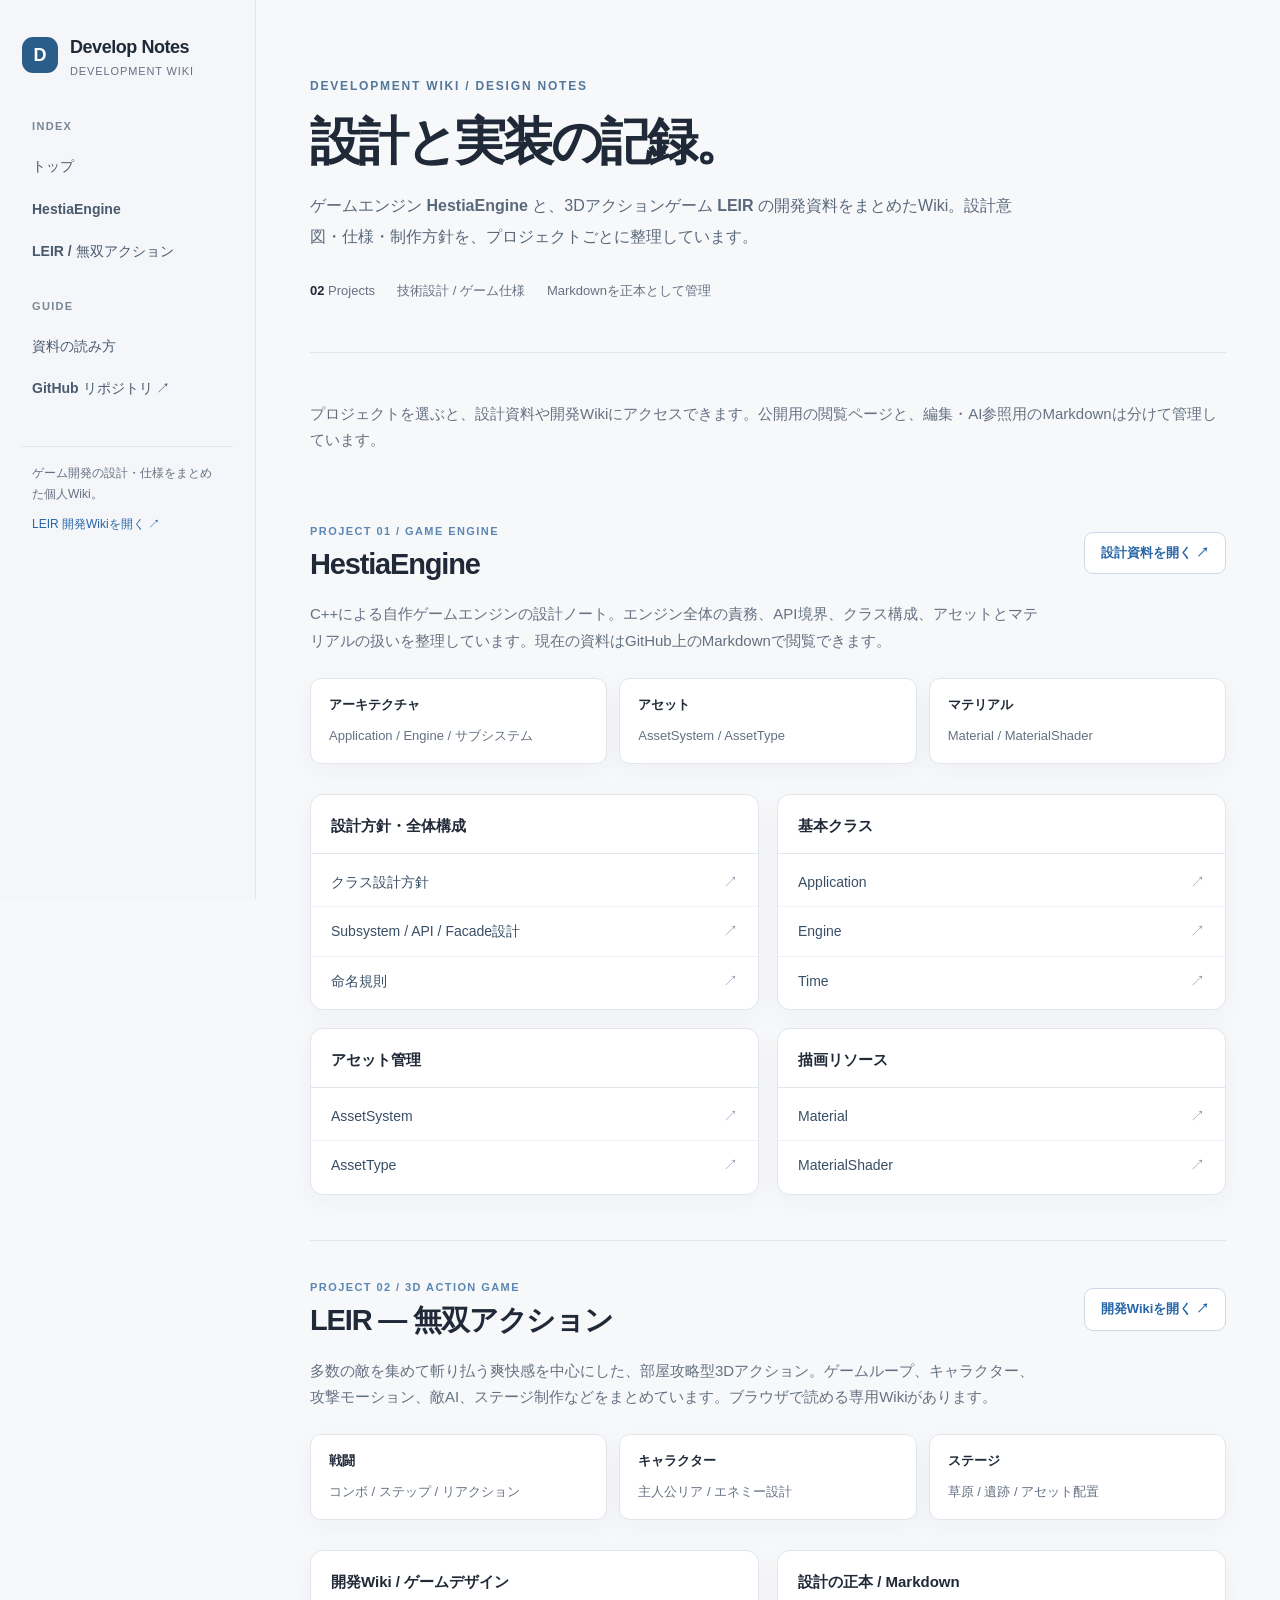
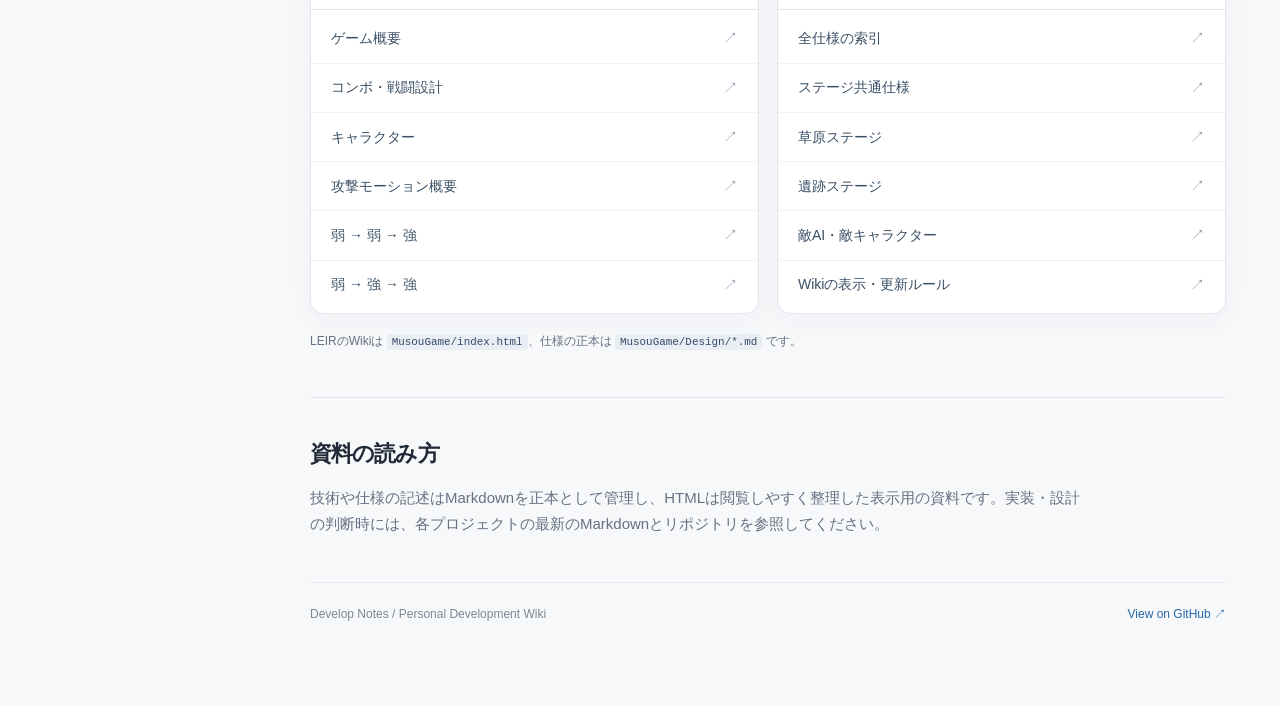
==== index.html @ 5d7a9a32 "docs: add GitHub Pages development wiki landing page" ====
<!doctype html>
<html lang="ja">
<head>
  <meta charset="utf-8">
  <meta name="viewport" content="width=device-width, initial-scale=1">
  <meta name="theme-color" content="#f7f8fa">
  <meta name="description" content="HestiaEngineとLEIRの設計・仕様をまとめた開発Wiki。ゲームエンジンの設計資料と3Dアクションゲームの企画・制作ノート。">
  <title>Develop Notes — 開発Wiki</title>
  <style>
    :root{color-scheme:light;--bg:#f7f8fa;--surface:#fff;--ink:#202937;--muted:#657182;--line:#e2e6ec;--nav:#f4f6f9;--blue:#2766a7;--blue-soft:#ecf4fc;--shadow:0 7px 27px rgba(25,43,66,.04)}
    *,*::before,*::after{box-sizing:border-box}
    html{scroll-behavior:smooth;scroll-padding-top:30px}
    body{margin:0;color:var(--ink);background:var(--bg);font:15px/1.75 -apple-system,BlinkMacSystemFont,"Segoe UI","Hiragino Kaku Gothic ProN","Yu Gothic",Meiryo,sans-serif}
    a{color:var(--blue);text-decoration:none}
    a:hover{text-decoration:underline}
    a:focus-visible,summary:focus-visible{outline:3px solid #5ba0d8;outline-offset:3px;border-radius:3px}
    .skip{position:absolute;left:-9999px;top:8px;z-index:100;background:#fff;padding:7px 12px}
    .skip:focus{left:10px}
    .sidebar{position:fixed;inset:0 auto 0 0;width:256px;overflow:auto;background:var(--nav);border-right:1px solid var(--line);padding:32px 22px}
    .brand{display:flex;align-items:center;gap:12px;margin-bottom:38px;color:var(--ink)}
    .brand:hover{text-decoration:none}
    .logo{display:grid;place-items:center;width:36px;height:36px;border-radius:11px;background:#2b5d8b;color:white;font-weight:800;font-size:18px}
    .brand-text{font-size:18px;font-weight:800;letter-spacing:-.025em}
    .brand-text small{display:block;font-weight:500;font-size:11px;color:var(--muted);letter-spacing:.08em;text-transform:uppercase;line-height:1.4}
    .nav-label{margin:24px 0 9px;padding-left:10px;color:#7a8695;font-weight:700;font-size:11px;letter-spacing:.12em}
    .nav-link{display:block;padding:9px 10px;color:#495a6e;border-radius:8px;font-size:14px;font-weight:550}
    .nav-link:hover{background:#e8edf4;color:#1e3d62;text-decoration:none}
    .sidebar-bottom{margin-top:36px;padding:16px 10px;border-top:1px solid var(--line);font-size:12px;color:var(--muted)}
    .sidebar-bottom a{display:block;margin-top:9px}
    .mobile-head{display:none}
    .main{margin-left:256px;min-width:0}
    .container{width:min(1100px,100%);margin:0 auto;padding:0 54px 80px}
    .hero{padding:76px 0 49px;border-bottom:1px solid var(--line)}
    .eyebrow{font-size:12px;letter-spacing:.15em;font-weight:800;color:#52779b;text-transform:uppercase}
    h1{margin:12px 0 16px;font-size:clamp(34px,4vw,54px);font-weight:800;line-height:1.27;letter-spacing:-.06em}
    .lead{max-width:720px;margin:0;color:#59687b;font-size:16px;line-height:1.95}
    .hero-meta{display:flex;gap:22px;flex-wrap:wrap;margin-top:28px;color:var(--muted);font-size:13px}
    .hero-meta strong{color:var(--ink);font-weight:750}
    .intro{padding:33px 0 16px;color:var(--muted)}
    .section{padding:37px 0 45px;border-bottom:1px solid var(--line)}
    .section-head{display:flex;gap:18px;align-items:center;justify-content:space-between;margin-bottom:17px}
    .section-kicker{color:#5c87b5;font-weight:800;letter-spacing:.13em;font-size:11px}
    h2{font-size:29px;letter-spacing:-.04em;line-height:1.4;margin:3px 0 0}
    .section-desc{margin:0 0 24px;color:var(--muted);max-width:730px}
    .section-action{flex-shrink:0;border:1px solid #cfd9e5;padding:9px 16px;border-radius:9px;font-weight:700;font-size:13px;background:white}
    .section-action:hover{background:var(--blue-soft);text-decoration:none;border-color:#b2cce2}
    .project-summary{display:grid;grid-template-columns:repeat(3,minmax(0,1fr));gap:12px;margin:22px 0 30px}
    .fact{background:var(--surface);border:1px solid var(--line);border-radius:11px;padding:15px 18px;box-shadow:var(--shadow)}
    .fact b{display:block;font-size:13px;margin-bottom:5px}
    .fact span{font-size:13px;color:var(--muted)}
    .group-grid{display:grid;grid-template-columns:repeat(2,minmax(0,1fr));gap:18px}
    .doc-group{background:var(--surface);border:1px solid var(--line);border-radius:13px;overflow:hidden;box-shadow:var(--shadow)}
    .doc-group h3{font-size:15px;margin:0;padding:18px 20px 14px;border-bottom:1px solid var(--line)}
    .doc-list{list-style:none;margin:0;padding:4px 0}
    .doc-list li+li{border-top:1px solid #f0f2f5}
    .doc-list a{display:flex;justify-content:space-between;align-items:center;gap:12px;padding:11px 20px;color:#384e65;font-size:14px}
    .doc-list a:hover{background:#f5f9fd;text-decoration:none;color:var(--blue)}
    .doc-list a::after{content:"↗";font-size:15px;color:#98a6b7}
    .hint{font-size:12px;color:var(--muted);margin:17px 0 0}
    .guide{padding:38px 0 0}
    .guide h2{font-size:22px;margin-bottom:13px}
    .guide p{color:var(--muted);max-width:780px}
    code{padding:2px 5px;background:#e9edf4;border-radius:4px;font-size:.91em;color:#354b66}
    footer{margin-top:45px;padding-top:21px;border-top:1px solid var(--line);display:flex;justify-content:space-between;gap:14px;flex-wrap:wrap;font-size:12px;color:#7c8795}
    @media(max-width:1050px){.container{padding-left:34px;padding-right:34px}.project-summary{grid-template-columns:1fr}}
    @media(max-width:760px){
      .sidebar{display:none}.main{margin:0}
      .mobile-head{position:sticky;top:0;display:block;z-index:20;background:rgba(248,249,251,.97);border-bottom:1px solid var(--line);backdrop-filter:blur(8px)}
      .mobile-head .topline{display:flex;align-items:center;justify-content:space-between;padding:12px 18px}
      .mobile-head .topbrand{font-weight:800;color:var(--ink);font-size:17px}
      .mobile-head summary{list-style:none;cursor:pointer;background:white;border:1px solid var(--line);border-radius:7px;padding:4px 11px;font-weight:700;color:#42566f;font-size:13px}
      .mobile-head summary::-webkit-details-marker{display:none}
      .mobile-links{padding:0 18px 14px;display:grid;grid-template-columns:repeat(2,1fr);gap:6px}
      .mobile-links a{display:block;padding:9px;background:white;border:1px solid var(--line);border-radius:7px;font-size:13px}
      .container{padding:0 20px 45px}.hero{padding:43px 0 34px}.lead{font-size:14px}
      .section{padding:29px 0 35px}.section-head{align-items:flex-start;flex-direction:column;gap:12px}
      .group-grid{grid-template-columns:1fr;gap:13px}
      .project-summary{gap:8px}.fact{padding:12px 15px}
      .doc-group h3{padding:15px 16px 11px}.doc-list a{padding:10px 16px}
      footer{margin-top:30px}
    }
    @media(prefers-reduced-motion:reduce){html{scroll-behavior:auto}}
  </style>
</head>
<body>
<a class="skip" href="#main">本文へスキップ</a>
<aside class="sidebar" aria-label="開発Wiki ナビゲーション">
  <a class="brand" href="#top"><span class="logo">D</span><span class="brand-text">Develop Notes<small>Development Wiki</small></span></a>
  <nav>
    <div class="nav-label">INDEX</div>
    <a class="nav-link" href="#top">トップ</a>
    <a class="nav-link" href="#hestia">HestiaEngine</a>
    <a class="nav-link" href="#leir">LEIR / 無双アクション</a>
    <div class="nav-label">GUIDE</div>
    <a class="nav-link" href="#documents">資料の読み方</a>
    <a class="nav-link" href="https://github.com/chaba0426/Develop_Notes">GitHub リポジトリ ↗</a>
  </nav>
  <div class="sidebar-bottom">ゲーム開発の設計・仕様をまとめた個人Wiki。<a href="./MusouGame/index.html">LEIR 開発Wikiを開く ↗</a></div>
</aside>
<header class="mobile-head">
  <div class="topline"><a class="topbrand" href="#top">Develop Notes</a><details><summary>メニュー ☰</summary><nav class="mobile-links" aria-label="モバイルナビゲーション"><a href="#hestia">HestiaEngine</a><a href="#leir">LEIR</a><a href="#documents">資料の読み方</a><a href="https://github.com/chaba0426/Develop_Notes">GitHub</a></nav></details></div>
</header>
<div class="main">
<main class="container" id="main">
  <section class="hero" id="top" aria-labelledby="site-title">
    <div class="eyebrow">Development wiki / design notes</div>
    <h1 id="site-title">設計と実装の記録。</h1>
    <p class="lead">ゲームエンジン <strong>HestiaEngine</strong> と、3Dアクションゲーム <strong>LEIR</strong> の開発資料をまとめたWiki。設計意図・仕様・制作方針を、プロジェクトごとに整理しています。</p>
    <div class="hero-meta"><span><strong>02</strong> Projects</span><span>技術設計 / ゲーム仕様</span><span>Markdownを正本として管理</span></div>
  </section>

  <p class="intro">プロジェクトを選ぶと、設計資料や開発Wikiにアクセスできます。公開用の閲覧ページと、編集・AI参照用のMarkdownは分けて管理しています。</p>

  <section class="section" id="hestia" aria-labelledby="hestia-title">
    <div class="section-head"><div><div class="section-kicker">PROJECT 01 / GAME ENGINE</div><h2 id="hestia-title">HestiaEngine</h2></div><a class="section-action" href="https://github.com/chaba0426/Develop_Notes/tree/main/HestiaDesign">設計資料を開く ↗</a></div>
    <p class="section-desc">C++による自作ゲームエンジンの設計ノート。エンジン全体の責務、API境界、クラス構成、アセットとマテリアルの扱いを整理しています。現在の資料はGitHub上のMarkdownで閲覧できます。</p>
    <div class="project-summary" aria-label="主な設計領域">
      <div class="fact"><b>アーキテクチャ</b><span>Application / Engine / サブシステム</span></div>
      <div class="fact"><b>アセット</b><span>AssetSystem / AssetType</span></div>
      <div class="fact"><b>マテリアル</b><span>Material / MaterialShader</span></div>
    </div>
    <div class="group-grid">
      <div class="doc-group">
        <h3>設計方針・全体構成</h3>
        <ul class="doc-list">
          <li><a href="https://github.com/chaba0426/Develop_Notes/blob/main/HestiaDesign/ClassDesign.md">クラス設計方針</a></li>
          <li><a href="https://github.com/chaba0426/Develop_Notes/blob/main/HestiaDesign/SubsystemApiFacadeDesign.md">Subsystem / API / Facade設計</a></li>
          <li><a href="https://github.com/chaba0426/Develop_Notes/blob/main/HestiaDesign/NamingConvention.md">命名規則</a></li>
        </ul>
      </div>
      <div class="doc-group">
        <h3>基本クラス</h3>
        <ul class="doc-list">
          <li><a href="https://github.com/chaba0426/Develop_Notes/blob/main/HestiaDesign/Class/Application.md">Application</a></li>
          <li><a href="https://github.com/chaba0426/Develop_Notes/blob/main/HestiaDesign/Class/Engine.md">Engine</a></li>
          <li><a href="https://github.com/chaba0426/Develop_Notes/blob/main/HestiaDesign/Class/Time.md">Time</a></li>
        </ul>
      </div>
      <div class="doc-group">
        <h3>アセット管理</h3>
        <ul class="doc-list">
          <li><a href="https://github.com/chaba0426/Develop_Notes/blob/main/HestiaDesign/Class/AssetSystem.md">AssetSystem</a></li>
          <li><a href="https://github.com/chaba0426/Develop_Notes/blob/main/HestiaDesign/Class/AssetType.md">AssetType</a></li>
        </ul>
      </div>
      <div class="doc-group">
        <h3>描画リソース</h3>
        <ul class="doc-list">
          <li><a href="https://github.com/chaba0426/Develop_Notes/blob/main/HestiaDesign/Class/Material.md">Material</a></li>
          <li><a href="https://github.com/chaba0426/Develop_Notes/blob/main/HestiaDesign/Class/MaterialShader.md">MaterialShader</a></li>
        </ul>
      </div>
    </div>
  </section>

  <section class="section" id="leir" aria-labelledby="leir-title">
    <div class="section-head"><div><div class="section-kicker">PROJECT 02 / 3D ACTION GAME</div><h2 id="leir-title">LEIR — 無双アクション</h2></div><a class="section-action" href="./MusouGame/index.html">開発Wikiを開く ↗</a></div>
    <p class="section-desc">多数の敵を集めて斬り払う爽快感を中心にした、部屋攻略型3Dアクション。ゲームループ、キャラクター、攻撃モーション、敵AI、ステージ制作などをまとめています。ブラウザで読める専用Wikiがあります。</p>
    <div class="project-summary" aria-label="主な開発要素">
      <div class="fact"><b>戦闘</b><span>コンボ / ステップ / リアクション</span></div>
      <div class="fact"><b>キャラクター</b><span>主人公リア / エネミー設計</span></div>
      <div class="fact"><b>ステージ</b><span>草原 / 遺跡 / アセット配置</span></div>
    </div>
    <div class="group-grid">
      <div class="doc-group">
        <h3>開発Wiki / ゲームデザイン</h3>
        <ul class="doc-list">
          <li><a href="./MusouGame/index.html#overview">ゲーム概要</a></li>
          <li><a href="./MusouGame/index.html#combo">コンボ・戦闘設計</a></li>
          <li><a href="./MusouGame/index.html#characters">キャラクター</a></li>
          <li><a href="./MusouGame/index.html#motion-overview">攻撃モーション概要</a></li>
          <li><a href="./MusouGame/index.html#motion">弱 → 弱 → 強</a></li>
          <li><a href="./MusouGame/index.html#motion-wss">弱 → 強 → 強</a></li>
        </ul>
      </div>
      <div class="doc-group">
        <h3>設計の正本 / Markdown</h3>
        <ul class="doc-list">
          <li><a href="https://github.com/chaba0426/Develop_Notes/blob/main/MusouGame/README.md">全仕様の索引</a></li>
          <li><a href="https://github.com/chaba0426/Develop_Notes/blob/main/MusouGame/Design/Stage_Common.md">ステージ共通仕様</a></li>
          <li><a href="https://github.com/chaba0426/Develop_Notes/blob/main/MusouGame/Design/Stage_Grassland.md">草原ステージ</a></li>
          <li><a href="https://github.com/chaba0426/Develop_Notes/blob/main/MusouGame/Design/Stage_Ruins.md">遺跡ステージ</a></li>
          <li><a href="https://github.com/chaba0426/Develop_Notes/blob/main/MusouGame/Design/Enemies.md">敵AI・敵キャラクター</a></li>
          <li><a href="https://github.com/chaba0426/Develop_Notes/blob/main/MusouGame/DESIGN.md">Wikiの表示・更新ルール</a></li>
        </ul>
      </div>
    </div>
    <p class="hint">LEIRのWikiは <code>MusouGame/index.html</code>、仕様の正本は <code>MusouGame/Design/*.md</code> です。</p>
  </section>

  <section class="guide" id="documents" aria-labelledby="guide-title">
    <h2 id="guide-title">資料の読み方</h2>
    <p>技術や仕様の記述はMarkdownを正本として管理し、HTMLは閲覧しやすく整理した表示用の資料です。実装・設計の判断時には、各プロジェクトの最新のMarkdownとリポジトリを参照してください。</p>
  </section>
  <footer><span>Develop Notes / Personal Development Wiki</span><a href="https://github.com/chaba0426/Develop_Notes">View on GitHub ↗</a></footer>
</main>
</div>
</body>
</html>
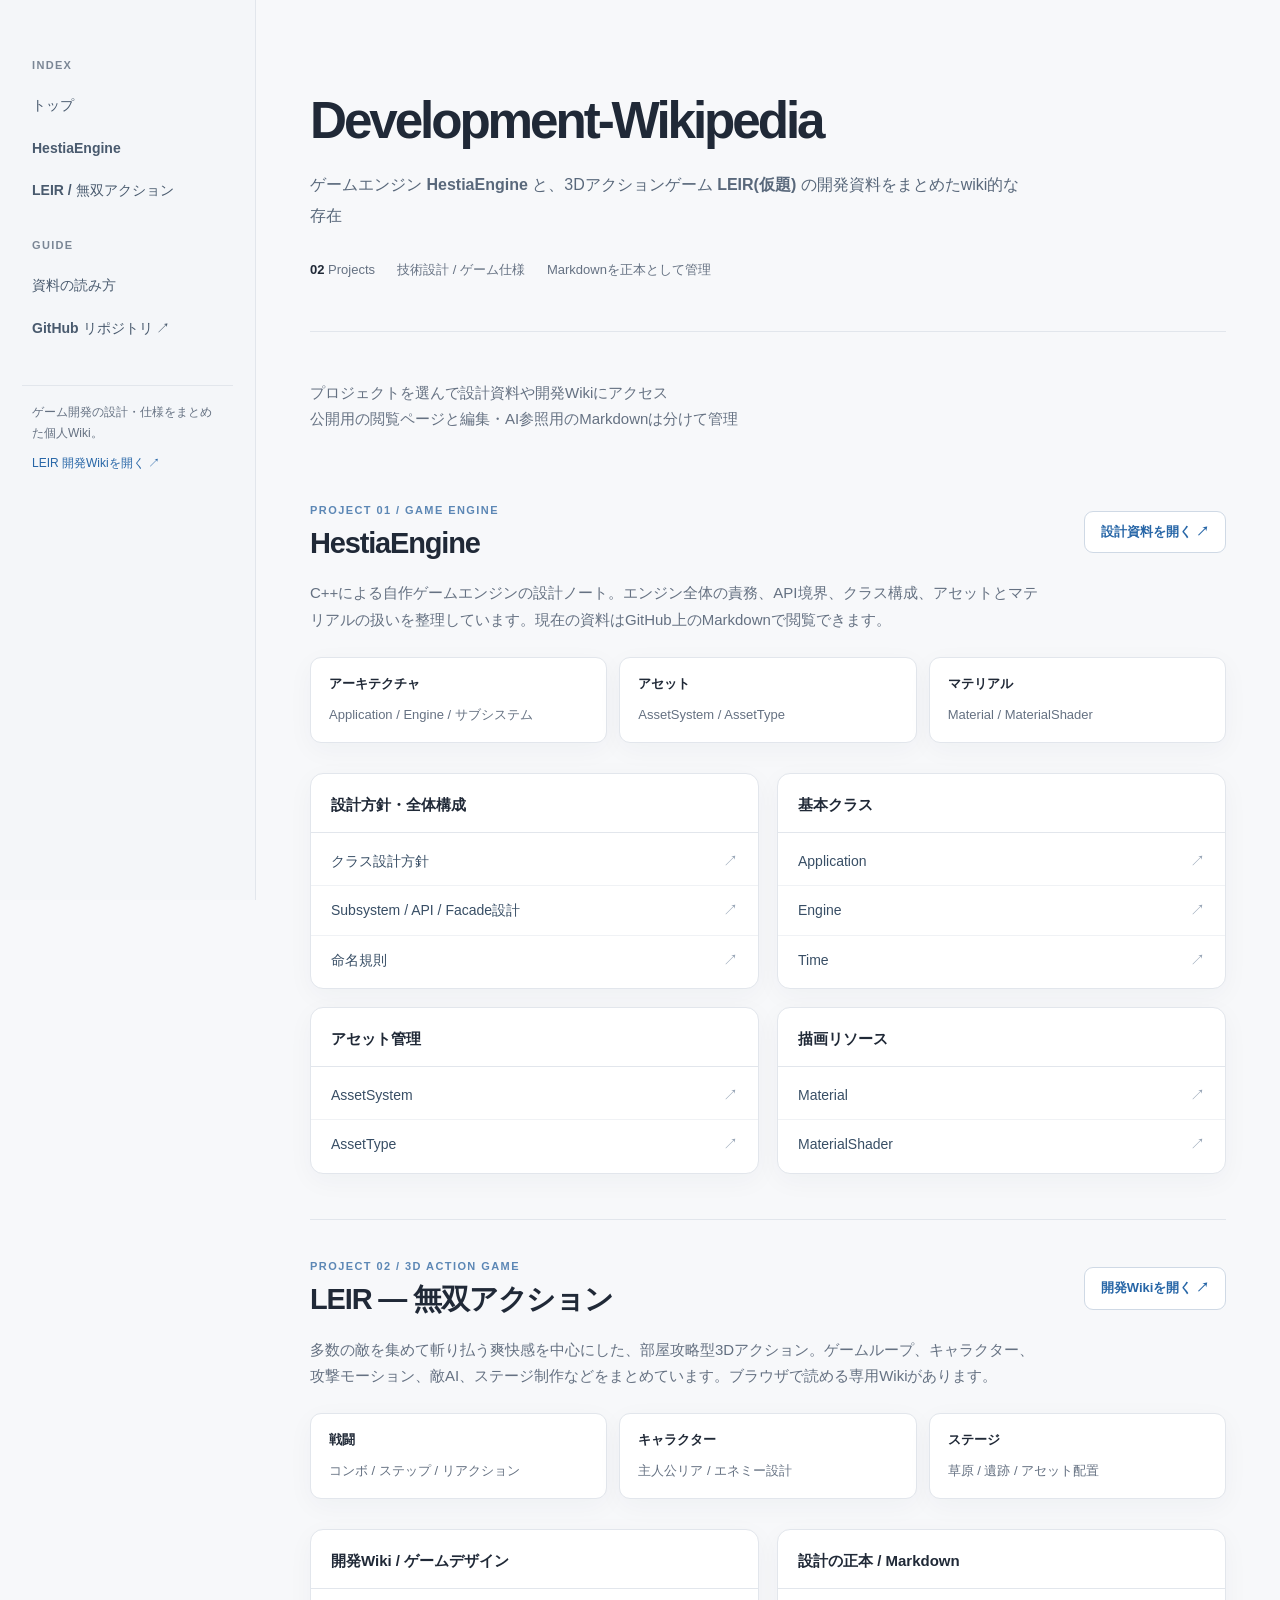
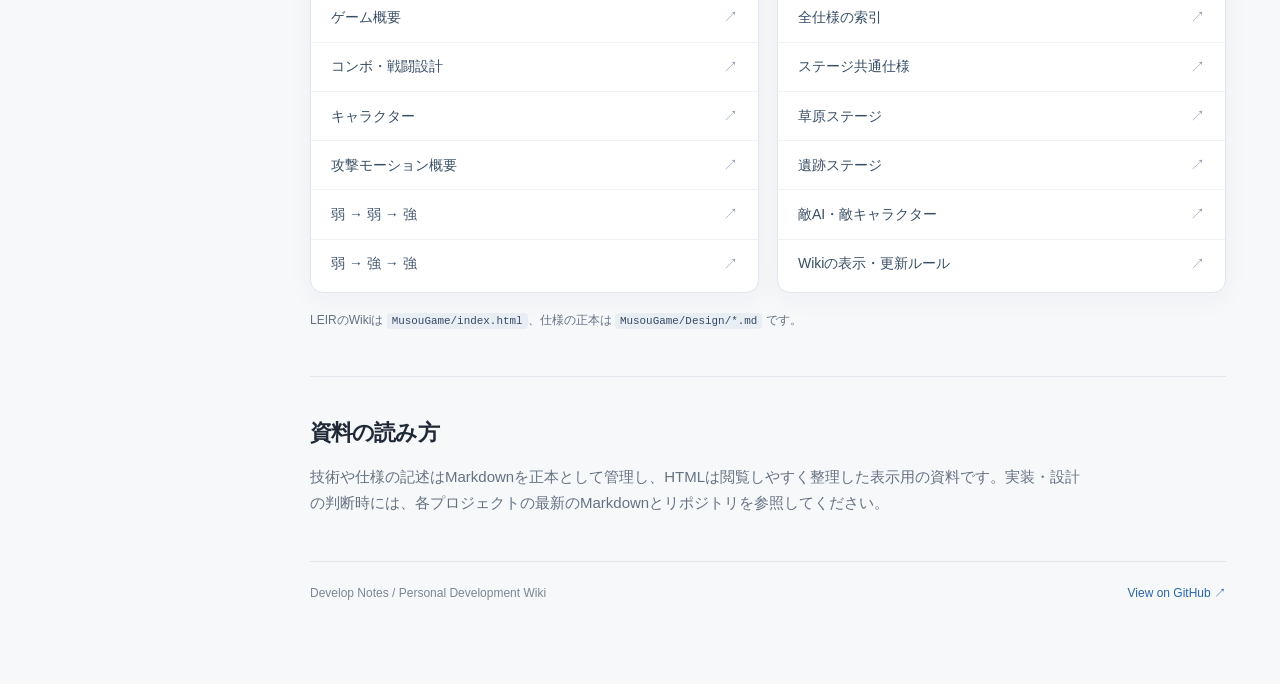
==== commit c5fcdb44: "Update meta description and hero section content" ====
--- a/index.html
+++ b/index.html
@@ -4,7 +4,7 @@
   <meta charset="utf-8">
   <meta name="viewport" content="width=device-width, initial-scale=1">
   <meta name="theme-color" content="#f7f8fa">
-  <meta name="description" content="HestiaEngineとLEIRの設計・仕様をまとめた開発Wiki。ゲームエンジンの設計資料と3Dアクションゲームの企画・制作ノート。">
+  <meta name="description" content="HestiaEngine(開発中)や制作中のゲームの開発Wiki。ゲームエンジンの設計資料と3Dアクションゲームの企画・制作ノート。">
   <title>Develop Notes — 開発Wiki</title>
   <style>
     :root{color-scheme:light;--bg:#f7f8fa;--surface:#fff;--ink:#202937;--muted:#657182;--line:#e2e6ec;--nav:#f4f6f9;--blue:#2766a7;--blue-soft:#ecf4fc;--shadow:0 7px 27px rgba(25,43,66,.04)}
@@ -85,7 +85,6 @@
 <body>
 <a class="skip" href="#main">本文へスキップ</a>
 <aside class="sidebar" aria-label="開発Wiki ナビゲーション">
-  <a class="brand" href="#top"><span class="logo">D</span><span class="brand-text">Develop Notes<small>Development Wiki</small></span></a>
   <nav>
     <div class="nav-label">INDEX</div>
     <a class="nav-link" href="#top">トップ</a>
@@ -103,13 +102,12 @@
 <div class="main">
 <main class="container" id="main">
   <section class="hero" id="top" aria-labelledby="site-title">
-    <div class="eyebrow">Development wiki / design notes</div>
-    <h1 id="site-title">設計と実装の記録。</h1>
-    <p class="lead">ゲームエンジン <strong>HestiaEngine</strong> と、3Dアクションゲーム <strong>LEIR</strong> の開発資料をまとめたWiki。設計意図・仕様・制作方針を、プロジェクトごとに整理しています。</p>
+    <h1 id="site-title">Development-Wikipedia</h1>
+    <p class="lead">ゲームエンジン <strong>HestiaEngine</strong> と、3Dアクションゲーム <strong>LEIR(仮題)</strong> の開発資料をまとめたwiki的な存在</p>
     <div class="hero-meta"><span><strong>02</strong> Projects</span><span>技術設計 / ゲーム仕様</span><span>Markdownを正本として管理</span></div>
   </section>
 
-  <p class="intro">プロジェクトを選ぶと、設計資料や開発Wikiにアクセスできます。公開用の閲覧ページと、編集・AI参照用のMarkdownは分けて管理しています。</p>
+  <p class="intro">プロジェクトを選んで設計資料や開発Wikiにアクセス<br>公開用の閲覧ページと編集・AI参照用のMarkdownは分けて管理</p>
 
   <section class="section" id="hestia" aria-labelledby="hestia-title">
     <div class="section-head"><div><div class="section-kicker">PROJECT 01 / GAME ENGINE</div><h2 id="hestia-title">HestiaEngine</h2></div><a class="section-action" href="https://github.com/chaba0426/Develop_Notes/tree/main/HestiaDesign">設計資料を開く ↗</a></div>
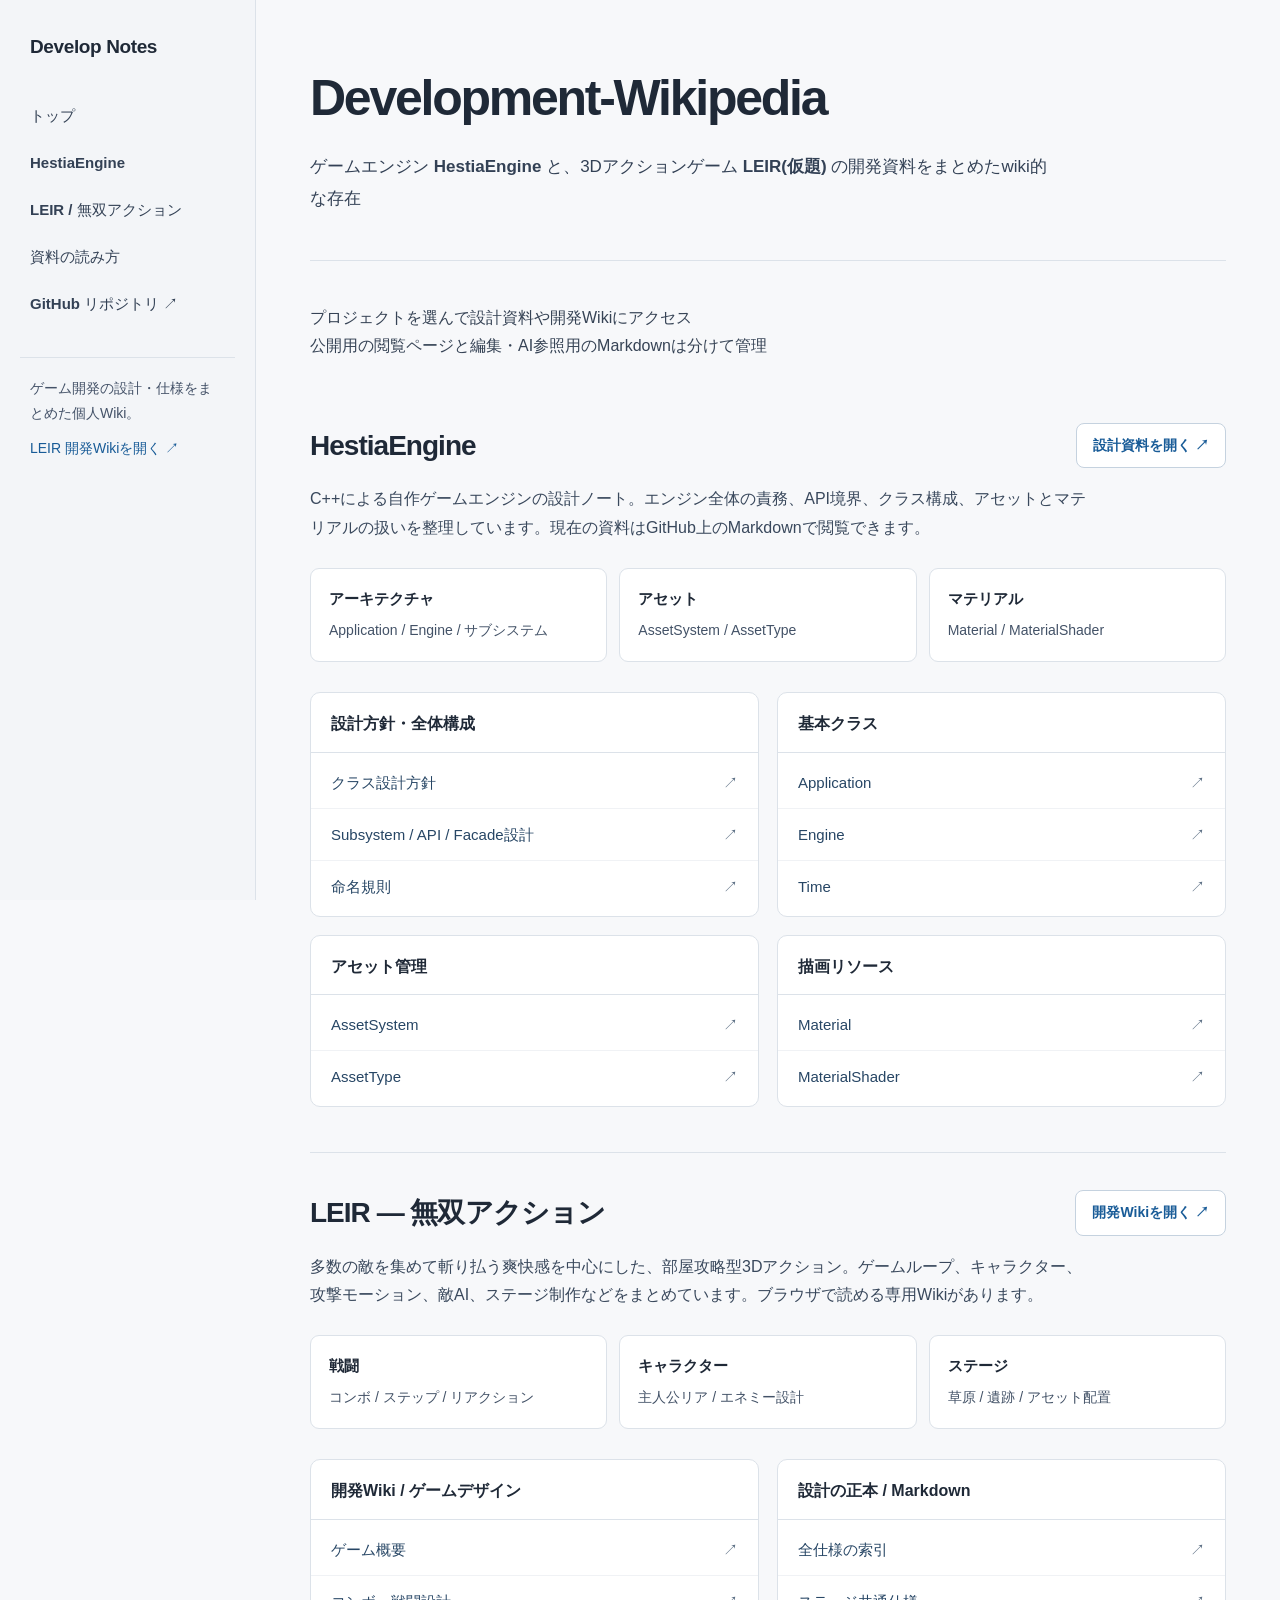
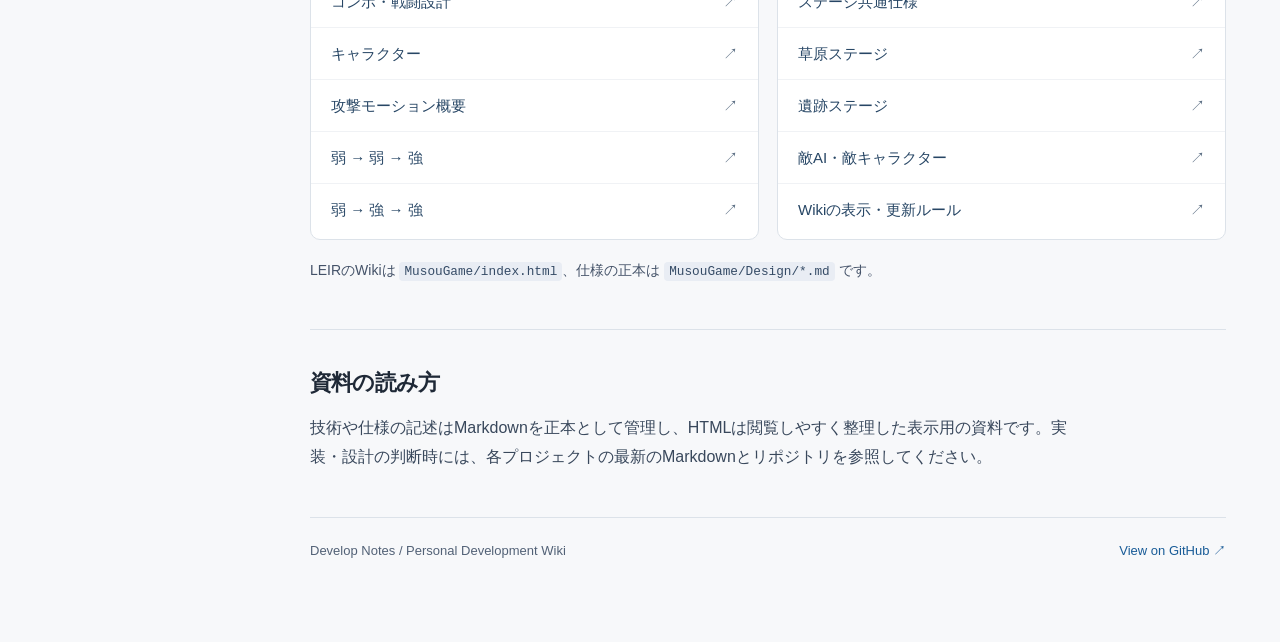
==== commit cc5526e9: "style: improve wiki readability and simplify headings" ====
--- a/index.html
+++ b/index.html
@@ -7,72 +7,65 @@
   <meta name="description" content="HestiaEngine(開発中)や制作中のゲームの開発Wiki。ゲームエンジンの設計資料と3Dアクションゲームの企画・制作ノート。">
   <title>Develop Notes — 開発Wiki</title>
   <style>
-    :root{color-scheme:light;--bg:#f7f8fa;--surface:#fff;--ink:#202937;--muted:#657182;--line:#e2e6ec;--nav:#f4f6f9;--blue:#2766a7;--blue-soft:#ecf4fc;--shadow:0 7px 27px rgba(25,43,66,.04)}
+    :root{color-scheme:light;--bg:#f7f8fa;--surface:#fff;--ink:#1f2937;--muted:#445268;--line:#dce2e9;--nav:#f3f5f8;--blue:#185b97;--blue-soft:#e9f2fb;--shadow:0 4px 18px rgba(25,43,66,.035)}
     *,*::before,*::after{box-sizing:border-box}
     html{scroll-behavior:smooth;scroll-padding-top:30px}
-    body{margin:0;color:var(--ink);background:var(--bg);font:15px/1.75 -apple-system,BlinkMacSystemFont,"Segoe UI","Hiragino Kaku Gothic ProN","Yu Gothic",Meiryo,sans-serif}
+    body{margin:0;color:var(--ink);background:var(--bg);font:16px/1.8 -apple-system,BlinkMacSystemFont,"Segoe UI","Hiragino Kaku Gothic ProN","Yu Gothic",Meiryo,sans-serif}
     a{color:var(--blue);text-decoration:none}
     a:hover{text-decoration:underline}
     a:focus-visible,summary:focus-visible{outline:3px solid #5ba0d8;outline-offset:3px;border-radius:3px}
     .skip{position:absolute;left:-9999px;top:8px;z-index:100;background:#fff;padding:7px 12px}
     .skip:focus{left:10px}
-    .sidebar{position:fixed;inset:0 auto 0 0;width:256px;overflow:auto;background:var(--nav);border-right:1px solid var(--line);padding:32px 22px}
-    .brand{display:flex;align-items:center;gap:12px;margin-bottom:38px;color:var(--ink)}
-    .brand:hover{text-decoration:none}
-    .logo{display:grid;place-items:center;width:36px;height:36px;border-radius:11px;background:#2b5d8b;color:white;font-weight:800;font-size:18px}
-    .brand-text{font-size:18px;font-weight:800;letter-spacing:-.025em}
-    .brand-text small{display:block;font-weight:500;font-size:11px;color:var(--muted);letter-spacing:.08em;text-transform:uppercase;line-height:1.4}
-    .nav-label{margin:24px 0 9px;padding-left:10px;color:#7a8695;font-weight:700;font-size:11px;letter-spacing:.12em}
-    .nav-link{display:block;padding:9px 10px;color:#495a6e;border-radius:8px;font-size:14px;font-weight:550}
+    .sidebar{position:fixed;inset:0 auto 0 0;width:256px;overflow:auto;background:var(--nav);border-right:1px solid var(--line);padding:30px 20px}
+    .sidebar-title{display:block;margin:0 10px 28px;color:var(--ink);font-size:19px;font-weight:750;letter-spacing:-.02em}
+    .sidebar-title:hover{text-decoration:none}
+    .nav-link{display:block;padding:10px 10px;color:#334155;border-radius:8px;font-size:15px;font-weight:580}
     .nav-link:hover{background:#e8edf4;color:#1e3d62;text-decoration:none}
-    .sidebar-bottom{margin-top:36px;padding:16px 10px;border-top:1px solid var(--line);font-size:12px;color:var(--muted)}
+    .sidebar-bottom{margin-top:30px;padding:18px 10px;border-top:1px solid var(--line);font-size:14px;color:var(--muted)}
     .sidebar-bottom a{display:block;margin-top:9px}
     .mobile-head{display:none}
     .main{margin-left:256px;min-width:0}
     .container{width:min(1100px,100%);margin:0 auto;padding:0 54px 80px}
-    .hero{padding:76px 0 49px;border-bottom:1px solid var(--line)}
-    .eyebrow{font-size:12px;letter-spacing:.15em;font-weight:800;color:#52779b;text-transform:uppercase}
-    h1{margin:12px 0 16px;font-size:clamp(34px,4vw,54px);font-weight:800;line-height:1.27;letter-spacing:-.06em}
-    .lead{max-width:720px;margin:0;color:#59687b;font-size:16px;line-height:1.95}
-    .hero-meta{display:flex;gap:22px;flex-wrap:wrap;margin-top:28px;color:var(--muted);font-size:13px}
-    .hero-meta strong{color:var(--ink);font-weight:750}
-    .intro{padding:33px 0 16px;color:var(--muted)}
+    .hero{padding:66px 0 44px;border-bottom:1px solid var(--line)}
+    h1{margin:0 0 20px;font-size:clamp(34px,4vw,50px);font-weight:800;line-height:1.3;letter-spacing:-.045em}
+    .lead{max-width:740px;margin:0;color:#334155;font-size:17px;line-height:1.9}
+
+    .intro{padding:27px 0 9px;color:#364355;font-size:16px}
     .section{padding:37px 0 45px;border-bottom:1px solid var(--line)}
     .section-head{display:flex;gap:18px;align-items:center;justify-content:space-between;margin-bottom:17px}
-    .section-kicker{color:#5c87b5;font-weight:800;letter-spacing:.13em;font-size:11px}
-    h2{font-size:29px;letter-spacing:-.04em;line-height:1.4;margin:3px 0 0}
-    .section-desc{margin:0 0 24px;color:var(--muted);max-width:730px}
-    .section-action{flex-shrink:0;border:1px solid #cfd9e5;padding:9px 16px;border-radius:9px;font-weight:700;font-size:13px;background:white}
+    h2{font-size:28px;letter-spacing:-.035em;line-height:1.4;margin:0}
+    .section-desc{margin:0 0 25px;color:#39485c;max-width:780px;font-size:16px}
+    .section-action{flex-shrink:0;border:1px solid #c5d2df;padding:9px 16px;border-radius:8px;font-weight:700;font-size:14px;background:white}
     .section-action:hover{background:var(--blue-soft);text-decoration:none;border-color:#b2cce2}
     .project-summary{display:grid;grid-template-columns:repeat(3,minmax(0,1fr));gap:12px;margin:22px 0 30px}
-    .fact{background:var(--surface);border:1px solid var(--line);border-radius:11px;padding:15px 18px;box-shadow:var(--shadow)}
-    .fact b{display:block;font-size:13px;margin-bottom:5px}
-    .fact span{font-size:13px;color:var(--muted)}
+    .fact{background:var(--surface);border:1px solid var(--line);border-radius:9px;padding:16px 18px}
+    .fact b{display:block;font-size:15px;margin-bottom:4px}
+    .fact span{font-size:14px;color:#435267}
     .group-grid{display:grid;grid-template-columns:repeat(2,minmax(0,1fr));gap:18px}
-    .doc-group{background:var(--surface);border:1px solid var(--line);border-radius:13px;overflow:hidden;box-shadow:var(--shadow)}
-    .doc-group h3{font-size:15px;margin:0;padding:18px 20px 14px;border-bottom:1px solid var(--line)}
+    .doc-group{background:var(--surface);border:1px solid var(--line);border-radius:10px;overflow:hidden}
+    .doc-group h3{font-size:16px;margin:0;padding:17px 20px 13px;border-bottom:1px solid var(--line)}
     .doc-list{list-style:none;margin:0;padding:4px 0}
     .doc-list li+li{border-top:1px solid #f0f2f5}
-    .doc-list a{display:flex;justify-content:space-between;align-items:center;gap:12px;padding:11px 20px;color:#384e65;font-size:14px}
+    .doc-list a{display:flex;justify-content:space-between;align-items:center;gap:12px;padding:12px 20px;color:#274665;font-size:15px}
     .doc-list a:hover{background:#f5f9fd;text-decoration:none;color:var(--blue)}
-    .doc-list a::after{content:"↗";font-size:15px;color:#98a6b7}
-    .hint{font-size:12px;color:var(--muted);margin:17px 0 0}
+    .doc-list a::after{content:"↗";font-size:15px;color:#5e7186}
+    .hint{font-size:14px;color:var(--muted);margin:18px 0 0}
     .guide{padding:38px 0 0}
     .guide h2{font-size:22px;margin-bottom:13px}
-    .guide p{color:var(--muted);max-width:780px}
+    .guide p{color:#39485c;max-width:780px}
     code{padding:2px 5px;background:#e9edf4;border-radius:4px;font-size:.91em;color:#354b66}
-    footer{margin-top:45px;padding-top:21px;border-top:1px solid var(--line);display:flex;justify-content:space-between;gap:14px;flex-wrap:wrap;font-size:12px;color:#7c8795}
+    footer{margin-top:45px;padding-top:21px;border-top:1px solid var(--line);display:flex;justify-content:space-between;gap:14px;flex-wrap:wrap;font-size:13px;color:#526176}
     @media(max-width:1050px){.container{padding-left:34px;padding-right:34px}.project-summary{grid-template-columns:1fr}}
     @media(max-width:760px){
       .sidebar{display:none}.main{margin:0}
       .mobile-head{position:sticky;top:0;display:block;z-index:20;background:rgba(248,249,251,.97);border-bottom:1px solid var(--line);backdrop-filter:blur(8px)}
       .mobile-head .topline{display:flex;align-items:center;justify-content:space-between;padding:12px 18px}
       .mobile-head .topbrand{font-weight:800;color:var(--ink);font-size:17px}
-      .mobile-head summary{list-style:none;cursor:pointer;background:white;border:1px solid var(--line);border-radius:7px;padding:4px 11px;font-weight:700;color:#42566f;font-size:13px}
+      .mobile-head summary{list-style:none;cursor:pointer;background:white;border:1px solid var(--line);border-radius:7px;padding:5px 11px;font-weight:700;color:#31445c;font-size:14px}
       .mobile-head summary::-webkit-details-marker{display:none}
       .mobile-links{padding:0 18px 14px;display:grid;grid-template-columns:repeat(2,1fr);gap:6px}
-      .mobile-links a{display:block;padding:9px;background:white;border:1px solid var(--line);border-radius:7px;font-size:13px}
-      .container{padding:0 20px 45px}.hero{padding:43px 0 34px}.lead{font-size:14px}
+      .mobile-links a{display:block;padding:9px;background:white;border:1px solid var(--line);border-radius:7px;font-size:14px}
+      .container{padding:0 20px 45px}.hero{padding:43px 0 34px}.lead{font-size:16px}
       .section{padding:29px 0 35px}.section-head{align-items:flex-start;flex-direction:column;gap:12px}
       .group-grid{grid-template-columns:1fr;gap:13px}
       .project-summary{gap:8px}.fact{padding:12px 15px}
@@ -85,13 +78,12 @@
 <body>
 <a class="skip" href="#main">本文へスキップ</a>
 <aside class="sidebar" aria-label="開発Wiki ナビゲーション">
+  <a class="sidebar-title" href="#top">Develop Notes</a>
   <nav>
-    <div class="nav-label">INDEX</div>
     <a class="nav-link" href="#top">トップ</a>
     <a class="nav-link" href="#hestia">HestiaEngine</a>
     <a class="nav-link" href="#leir">LEIR / 無双アクション</a>
-    <div class="nav-label">GUIDE</div>
-    <a class="nav-link" href="#documents">資料の読み方</a>
+     <a class="nav-link" href="#documents">資料の読み方</a>
     <a class="nav-link" href="https://github.com/chaba0426/Develop_Notes">GitHub リポジトリ ↗</a>
   </nav>
   <div class="sidebar-bottom">ゲーム開発の設計・仕様をまとめた個人Wiki。<a href="./MusouGame/index.html">LEIR 開発Wikiを開く ↗</a></div>
@@ -104,13 +96,12 @@
   <section class="hero" id="top" aria-labelledby="site-title">
     <h1 id="site-title">Development-Wikipedia</h1>
     <p class="lead">ゲームエンジン <strong>HestiaEngine</strong> と、3Dアクションゲーム <strong>LEIR(仮題)</strong> の開発資料をまとめたwiki的な存在</p>
-    <div class="hero-meta"><span><strong>02</strong> Projects</span><span>技術設計 / ゲーム仕様</span><span>Markdownを正本として管理</span></div>
-  </section>
+       </section>
 
   <p class="intro">プロジェクトを選んで設計資料や開発Wikiにアクセス<br>公開用の閲覧ページと編集・AI参照用のMarkdownは分けて管理</p>
 
   <section class="section" id="hestia" aria-labelledby="hestia-title">
-    <div class="section-head"><div><div class="section-kicker">PROJECT 01 / GAME ENGINE</div><h2 id="hestia-title">HestiaEngine</h2></div><a class="section-action" href="https://github.com/chaba0426/Develop_Notes/tree/main/HestiaDesign">設計資料を開く ↗</a></div>
+    <div class="section-head"><div><h2 id="hestia-title">HestiaEngine</h2></div><a class="section-action" href="https://github.com/chaba0426/Develop_Notes/tree/main/HestiaDesign">設計資料を開く ↗</a></div>
     <p class="section-desc">C++による自作ゲームエンジンの設計ノート。エンジン全体の責務、API境界、クラス構成、アセットとマテリアルの扱いを整理しています。現在の資料はGitHub上のMarkdownで閲覧できます。</p>
     <div class="project-summary" aria-label="主な設計領域">
       <div class="fact"><b>アーキテクチャ</b><span>Application / Engine / サブシステム</span></div>
@@ -152,7 +143,7 @@
   </section>
 
   <section class="section" id="leir" aria-labelledby="leir-title">
-    <div class="section-head"><div><div class="section-kicker">PROJECT 02 / 3D ACTION GAME</div><h2 id="leir-title">LEIR — 無双アクション</h2></div><a class="section-action" href="./MusouGame/index.html">開発Wikiを開く ↗</a></div>
+    <div class="section-head"><div><h2 id="leir-title">LEIR — 無双アクション</h2></div><a class="section-action" href="./MusouGame/index.html">開発Wikiを開く ↗</a></div>
     <p class="section-desc">多数の敵を集めて斬り払う爽快感を中心にした、部屋攻略型3Dアクション。ゲームループ、キャラクター、攻撃モーション、敵AI、ステージ制作などをまとめています。ブラウザで読める専用Wikiがあります。</p>
     <div class="project-summary" aria-label="主な開発要素">
       <div class="fact"><b>戦闘</b><span>コンボ / ステップ / リアクション</span></div>
